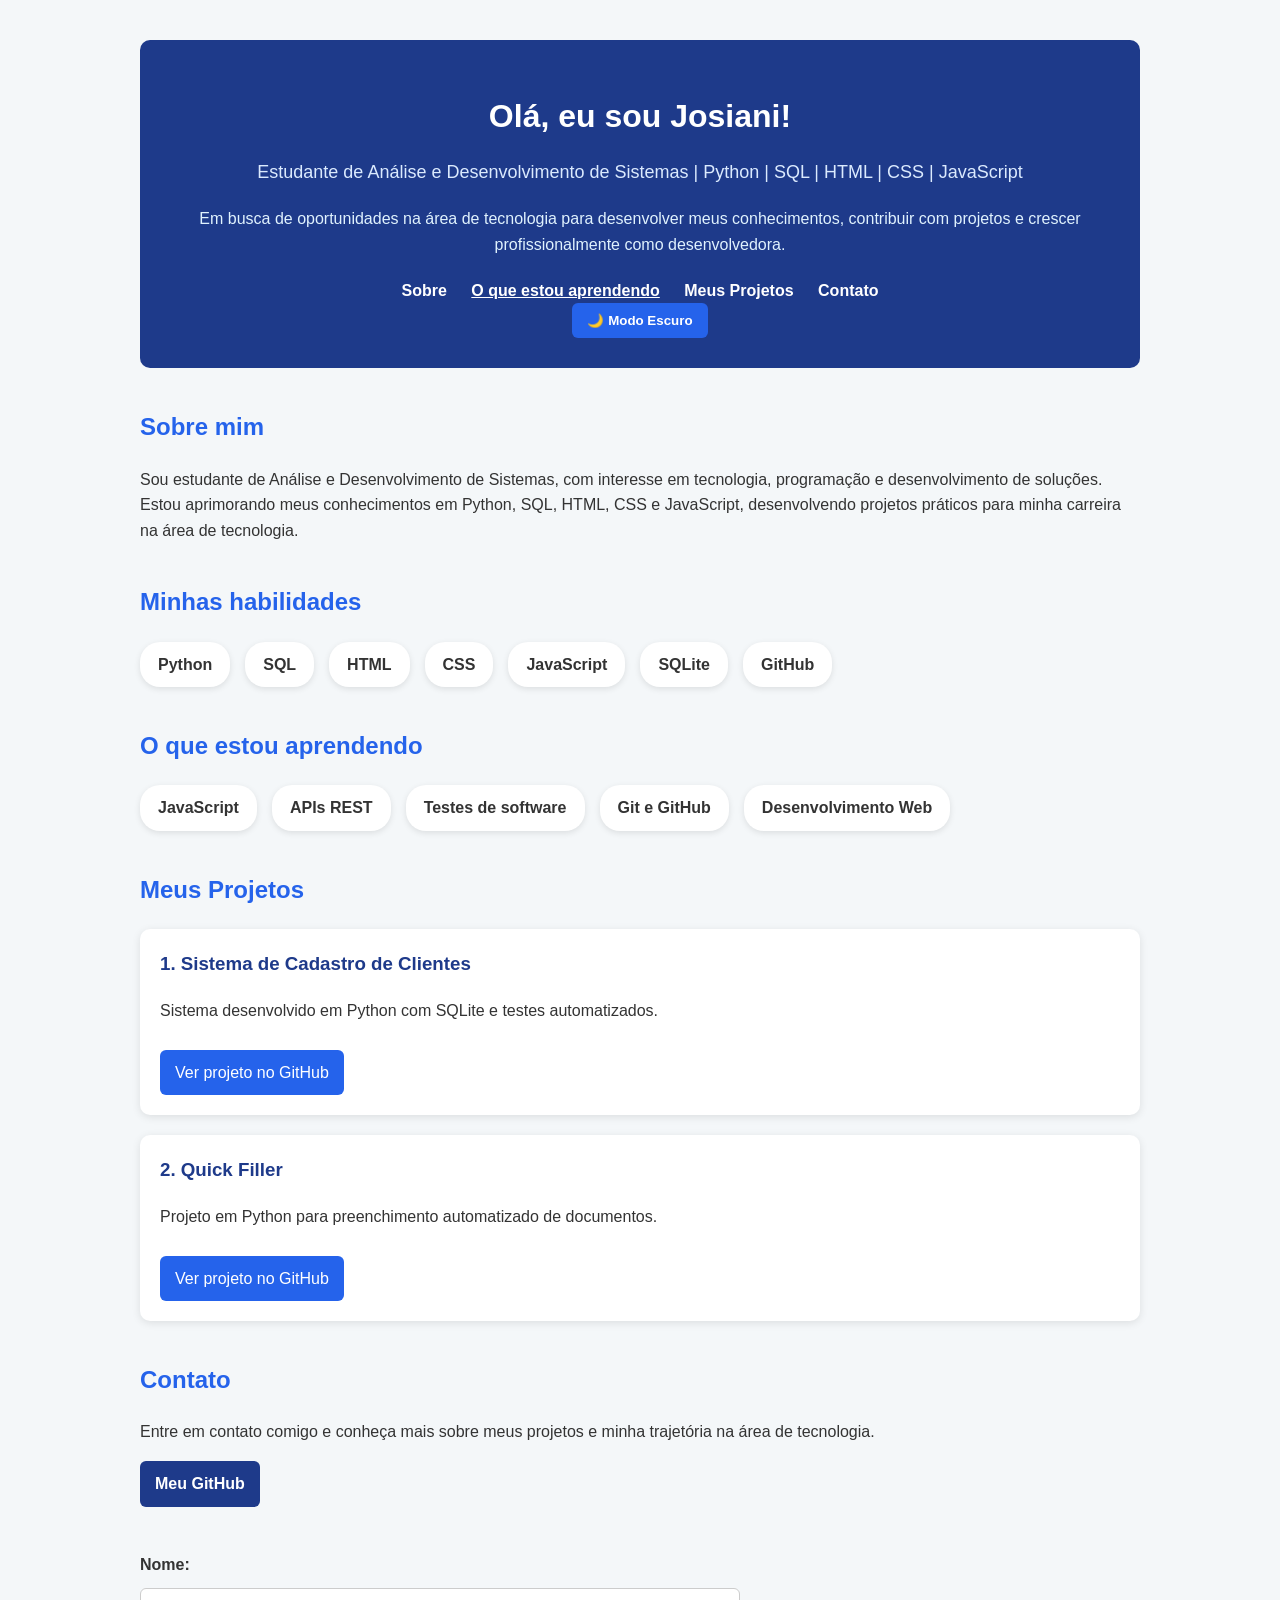
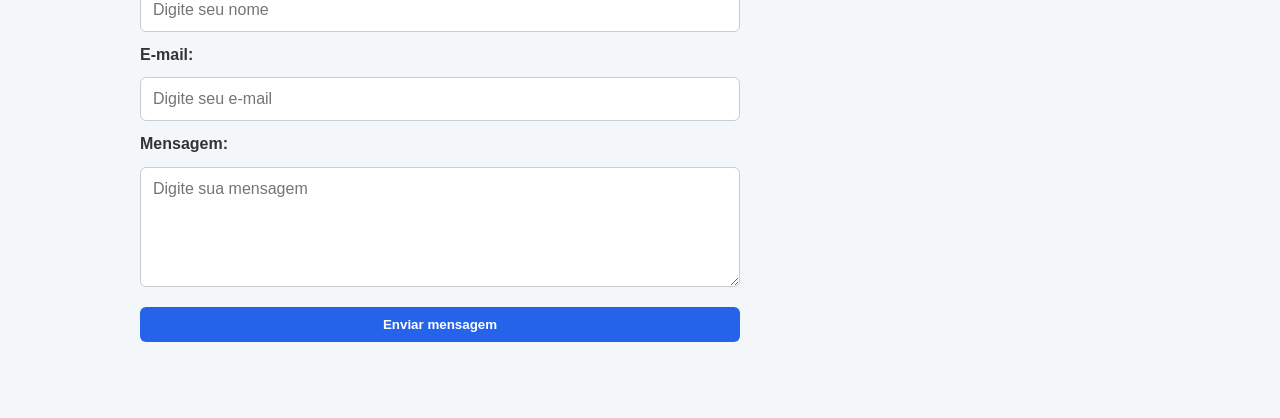
==== index.html @ 26407e37 "arquivos do portfólio Desenvolvimento de um portfólio pessoal utilizando HTML, CSS e JavaScript. O p" ====
<!DOCTYPE html>
<html lang="pt-BR">

<head>
    <meta charset="UTF-8">
    <meta name="viewport" content="width=device-width, initial-scale=1.0">

    <link rel="stylesheet" href="style.css">

    <title>Portfólio - Josiani Oliveira</title>
</head>

<body>

    <header>

        <h1>Olá, eu sou Josiani!</h1>

        <p class="apresentacao">
            Estudante de Análise e Desenvolvimento de Sistemas |
            Python | SQL | HTML | CSS | JavaScript
        </p>

        <p class="objetivo">
            Em busca de oportunidades na área de tecnologia para desenvolver meus conhecimentos,
            contribuir com projetos e crescer profissionalmente como desenvolvedora.
        </p>

        <nav>
            <a href="#sobre" class="menu-link">Sobre</a>
            <a href="#aprendendo" class="menu-link">O que estou aprendendo</a>
            <a href="#projetos" class="menu-link">Meus Projetos</a>
            <a href="#contato" class="menu-link">Contato</a>
        </nav>

        <button id="tema">🌙 Modo Escuro</button>

    </header>


    <main>

        <section id="sobre" class="revelar">

            <h2>Sobre mim</h2>

            <p>
                Sou estudante de Análise e Desenvolvimento de Sistemas,
                com interesse em tecnologia, programação e desenvolvimento de soluções.
                Estou aprimorando meus conhecimentos em Python, SQL, HTML, CSS e JavaScript,
                desenvolvendo projetos práticos para minha carreira na área de tecnologia.
            </p>

        </section>


        <section class="revelar">

            <h2>Minhas habilidades</h2>

            <ul>
                <li>Python</li>
                <li>SQL</li>
                <li>HTML</li>
                <li>CSS</li>
                <li>JavaScript</li>
                <li>SQLite</li>
                <li>GitHub</li>
            </ul>

        </section>


        <section id="aprendendo" class="revelar">

            <h2>O que estou aprendendo</h2>

            <ul>
                <li>JavaScript</li>
                <li>APIs REST</li>
                <li>Testes de software</li>
                <li>Git e GitHub</li>
                <li>Desenvolvimento Web</li>
            </ul>

        </section>


        <section id="projetos" class="revelar">

            <h2>Meus Projetos</h2>

            <div class="projeto">

                <h3>1. Sistema de Cadastro de Clientes</h3>

                <p>
                    Sistema desenvolvido em Python com SQLite e testes automatizados.
                </p>

                <a href="https://github.com/Josiani1111/novo_desafio"
                   target="_blank">
                    Ver projeto no GitHub
                </a>

            </div>


            <div class="projeto">

                <h3>2. Quick Filler</h3>

                <p>
                    Projeto em Python para preenchimento automatizado de documentos.
                </p>

                <a href="https://github.com/Josiani1111/desafio-quick-filler"
                   target="_blank">
                    Ver projeto no GitHub
                </a>

            </div>

        </section>


        <section id="contato" class="revelar">

            <h2>Contato</h2>

            <p>
                Entre em contato comigo e conheça mais sobre meus projetos
                e minha trajetória na área de tecnologia.
            </p>

            <a href="https://github.com/Josiani1111"
               target="_blank">
                Meu GitHub
            </a>

            <br><br>


            <form
                id="formularioContato"
                action="https://formspree.io/f/xaeybbgj"
                method="POST"
            >

                <label for="nome">Nome:</label>

                <input
                    type="text"
                    id="nome"
                    name="nome"
                    placeholder="Digite seu nome"
                    required
                >


                <label for="email">E-mail:</label>

                <input
                    type="email"
                    id="email"
                    name="email"
                    placeholder="Digite seu e-mail"
                    required
                >


                <label for="mensagem">Mensagem:</label>

                <textarea
                    id="mensagem"
                    name="mensagem"
                    placeholder="Digite sua mensagem"
                    required
                ></textarea>


                <button type="submit">
                    Enviar mensagem
                </button>

                <p id="mensagemFormulario"></p>

            </form>

        </section>

    </main>


    <button id="voltarTopo" title="Voltar ao topo">
        ↑
    </button>


    <script src="script.js"></script>

</body>

</html>
---- style.css ----
/* ========================================
   CONFIGURAÇÃO GERAL
======================================== */

html {
    scroll-behavior: smooth;
}

body {
    font-family: Arial, sans-serif;
    background-color: #f4f7f9;
    color: #333;
    margin: 40px auto;
    max-width: 1000px;
    line-height: 1.6;
    padding: 0 20px;
}


/* ========================================
   CABEÇALHO
======================================== */

header {
    background-color: #1e3a8a;
    padding: 30px;
    border-radius: 10px;
    text-align: center;
}

header h1 {
    color: white;
    margin-bottom: 10px;
}

.apresentacao {
    color: #dbeafe;
    font-size: 18px;
    margin: 15px 0 20px;
}

.objetivo {
    color: #e0f2fe;
    font-size: 16px;
    margin: 10px 0 20px;
}


/* ========================================
   MENU
======================================== */

nav {
    margin-top: 20px;
}

nav a {
    color: white;
    margin: 0 10px;
    font-weight: bold;
    text-decoration: none;
}

nav a:hover {
    text-decoration: underline;
}

nav a.ativo {
    text-decoration: underline;
    font-weight: bold;
}


/* ========================================
   TÍTULOS
======================================== */

h1 {
    color: #1e3a8a;
}

h2 {
    color: #2563eb;
    margin-top: 40px;
}

h3 {
    color: #1e3a8a;
}


/* ========================================
   LISTAS DE HABILIDADES
======================================== */

ul {
    display: flex;
    gap: 15px;
    flex-wrap: wrap;
    padding: 0;
    list-style: none;
}

li {
    background-color: white;
    padding: 10px 18px;
    border-radius: 20px;
    box-shadow: 0 2px 6px rgba(0, 0, 0, 0.1);
    font-weight: bold;
}


/* ========================================
   PROJETOS
======================================== */

.projeto {
    background-color: white;
    padding: 20px;
    margin: 20px 0;
    border-radius: 10px;
    box-shadow: 0 2px 8px rgba(0, 0, 0, 0.1);
    transition: transform 0.3s ease, box-shadow 0.3s ease;
}

.projeto:hover {
    transform: translateY(-5px);
    box-shadow: 0 8px 20px rgba(0, 0, 0, 0.15);
}

.projeto h3 {
    margin-top: 0;
}

.projeto a {
    display: inline-block;
    background-color: #2563eb;
    color: white;
    padding: 10px 15px;
    border-radius: 6px;
    text-decoration: none;
    margin-top: 10px;
}

.projeto a:hover {
    background-color: #1e3a8a;
}


/* ========================================
   BOTÕES
======================================== */

button {
    background-color: #2563eb;
    color: white;
    padding: 10px 15px;
    border: none;
    border-radius: 6px;
    cursor: pointer;
    font-weight: bold;
    transition: background-color 0.3s ease, transform 0.3s ease;
}

button:hover {
    background-color: #1e3a8a;
    transform: scale(1.05);
}


/* ========================================
   BOTÃO DO GITHUB
======================================== */

#contato > a {
    display: inline-block;
    background-color: #1e3a8a;
    color: white;
    padding: 10px 15px;
    border-radius: 6px;
    text-decoration: none;
    font-weight: bold;
}

#contato > a:hover {
    background-color: #2563eb;
}


/* ========================================
   ANIMAÇÃO DAS SEÇÕES
======================================== */

.revelar {
    opacity: 0;
    transform: translateY(40px);
    transition: all 0.8s ease;
}

.revelar.ativo {
    opacity: 1;
    transform: translateY(0);
}


/* ========================================
   BOTÃO VOLTAR AO TOPO
======================================== */

#voltarTopo {
    display: none;
    position: fixed;
    bottom: 20px;
    right: 20px;
    width: 45px;
    height: 45px;
    padding: 0;
    border-radius: 50%;
    font-size: 22px;
    z-index: 1000;
}


/* ========================================
   FORMULÁRIO DE CONTATO
======================================== */

#formularioContato {
    display: flex;
    flex-direction: column;
    gap: 10px;
    max-width: 600px;
    margin-top: 20px;
}

#formularioContato label {
    font-weight: bold;
}

#formularioContato input,
#formularioContato textarea {
    padding: 12px;
    border: 1px solid #ccc;
    border-radius: 6px;
    font-family: Arial, sans-serif;
    font-size: 16px;
    box-sizing: border-box;
}

#formularioContato textarea {
    min-height: 120px;
    resize: vertical;
}

#formularioContato button {
    margin-top: 10px;
}


/* ========================================
   MODO ESCURO
======================================== */

.dark {
    background-color: #111827;
    color: white;
}

.dark h1,
.dark h2,
.dark h3 {
    color: #60a5fa;
}

.dark .projeto,
.dark li {
    background-color: #1f2937;
}

.dark .projeto h3 {
    color: #93c5fd;
}


/* ========================================
   RESPONSIVIDADE PARA CELULAR
======================================== */

@media (max-width: 768px) {

    body {
        margin: 20px auto;
        padding: 0 15px;
    }

    nav {
        display: flex;
        flex-direction: column;
        gap: 10px;
    }

    nav a {
        display: block;
        margin: 0;
    }

    ul {
        justify-content: center;
    }

    .projeto {
        padding: 15px;
    }

    button {
        width: 100%;
    }

    #voltarTopo {
        width: 45px;
        height: 45px;
    }

    #formularioContato {
        max-width: 100%;
    }

}

/* ========================================
   MENSAGEM DO FORMULÁRIO
======================================== */

#mensagemFormulario {
    font-weight: bold;
    margin-top: 10px;
}

.sucesso {
    color: green;
}

.erro {
    color: red;
}
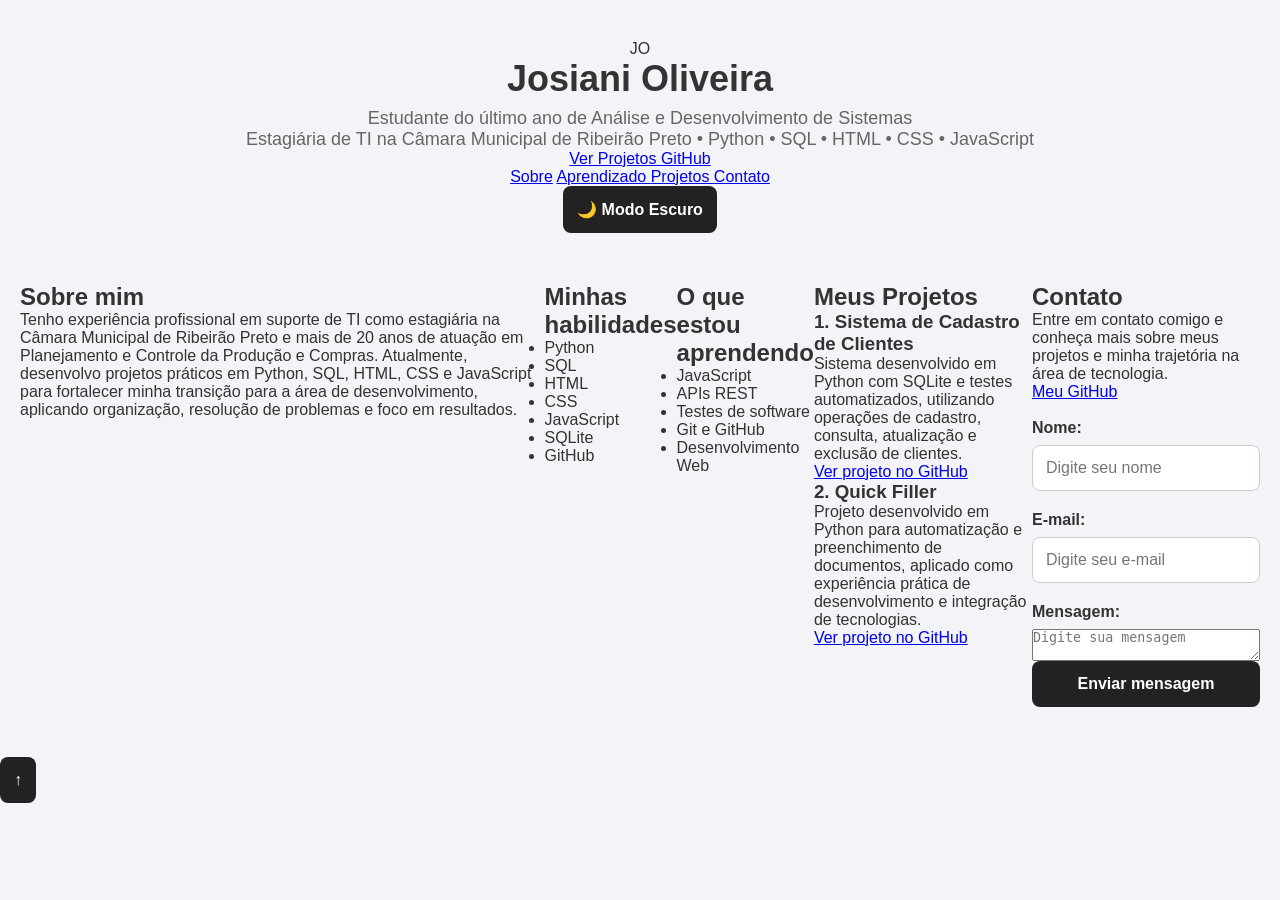
==== commit e57591a3: "Revise portfolio layout and content Updated portfolio content and structure, enhancing personal intr" ====
--- a/index.html
+++ b/index.html
@@ -12,28 +12,69 @@
 
 <body>
 
-    <header>
-
-        <h1>Olá, eu sou Josiani!</h1>
-
-        <p class="apresentacao">
-            Estudante de Análise e Desenvolvimento de Sistemas |
-            Python | SQL | HTML | CSS | JavaScript
-        </p>
-
-        <p class="objetivo">
-            Em busca de oportunidades na área de tecnologia para desenvolver meus conhecimentos,
-            contribuir com projetos e crescer profissionalmente como desenvolvedora.
-        </p>
+    <header class="hero">
+
+        <div class="hero-conteudo">
+
+            <div class="avatar">
+                JO
+            </div>
+
+            <div>
+
+                <h1>Josiani Oliveira</h1>
+
+                <p class="apresentacao">
+                    Estudante do último ano de Análise e Desenvolvimento de Sistemas
+                </p>
+
+                <p class="objetivo">
+                    Estagiária de TI na Câmara Municipal de Ribeirão Preto •
+                    Python • SQL • HTML • CSS • JavaScript
+                </p>
+
+                <div class="hero-botoes">
+
+                    <a href="#projetos" class="btn">
+                        Ver Projetos
+                    </a>
+
+                    <a href="https://github.com/Josiani1111"
+                       target="_blank"
+                       rel="noopener noreferrer"
+                       class="btn secundario">
+                        GitHub
+                    </a>
+
+                </div>
+
+            </div>
+
+        </div>
+
 
         <nav>
+
             <a href="#sobre" class="menu-link">Sobre</a>
-            <a href="#aprendendo" class="menu-link">O que estou aprendendo</a>
-            <a href="#projetos" class="menu-link">Meus Projetos</a>
-            <a href="#contato" class="menu-link">Contato</a>
+
+            <a href="#aprendendo" class="menu-link">
+                Aprendizado
+            </a>
+
+            <a href="#projetos" class="menu-link">
+                Projetos
+            </a>
+
+            <a href="#contato" class="menu-link">
+                Contato
+            </a>
+
         </nav>
 
-        <button id="tema">🌙 Modo Escuro</button>
+
+        <button id="tema">
+            🌙 Modo Escuro
+        </button>
 
     </header>
 
@@ -45,10 +86,14 @@
             <h2>Sobre mim</h2>
 
             <p>
-                Sou estudante de Análise e Desenvolvimento de Sistemas,
-                com interesse em tecnologia, programação e desenvolvimento de soluções.
-                Estou aprimorando meus conhecimentos em Python, SQL, HTML, CSS e JavaScript,
-                desenvolvendo projetos práticos para minha carreira na área de tecnologia.
+                Tenho experiência profissional em suporte de TI como estagiária
+                na Câmara Municipal de Ribeirão Preto e mais de 20 anos de atuação
+                em Planejamento e Controle da Produção e Compras.
+
+                Atualmente, desenvolvo projetos práticos em Python, SQL, HTML, CSS
+                e JavaScript para fortalecer minha transição para a área de
+                desenvolvimento, aplicando organização, resolução de problemas
+                e foco em resultados.
             </p>
 
         </section>
@@ -59,6 +104,7 @@
             <h2>Minhas habilidades</h2>
 
             <ul>
+
                 <li>Python</li>
                 <li>SQL</li>
                 <li>HTML</li>
@@ -66,6 +112,7 @@
                 <li>JavaScript</li>
                 <li>SQLite</li>
                 <li>GitHub</li>
+
             </ul>
 
         </section>
@@ -76,11 +123,13 @@
             <h2>O que estou aprendendo</h2>
 
             <ul>
+
                 <li>JavaScript</li>
                 <li>APIs REST</li>
                 <li>Testes de software</li>
                 <li>Git e GitHub</li>
                 <li>Desenvolvimento Web</li>
+
             </ul>
 
         </section>
@@ -90,16 +139,22 @@
 
             <h2>Meus Projetos</h2>
 
+
             <div class="projeto">
 
-                <h3>1. Sistema de Cadastro de Clientes</h3>
+                <h3>
+                    1. Sistema de Cadastro de Clientes
+                </h3>
 
                 <p>
-                    Sistema desenvolvido em Python com SQLite e testes automatizados.
+                    Sistema desenvolvido em Python com SQLite e testes
+                    automatizados, utilizando operações de cadastro,
+                    consulta, atualização e exclusão de clientes.
                 </p>
 
                 <a href="https://github.com/Josiani1111/novo_desafio"
-                   target="_blank">
+                   target="_blank"
+                   rel="noopener noreferrer">
                     Ver projeto no GitHub
                 </a>
 
@@ -108,14 +163,19 @@
 
             <div class="projeto">
 
-                <h3>2. Quick Filler</h3>
+                <h3>
+                    2. Quick Filler
+                </h3>
 
                 <p>
-                    Projeto em Python para preenchimento automatizado de documentos.
+                    Projeto desenvolvido em Python para automatização
+                    e preenchimento de documentos, aplicado como experiência
+                    prática de desenvolvimento e integração de tecnologias.
                 </p>
 
                 <a href="https://github.com/Josiani1111/desafio-quick-filler"
-                   target="_blank">
+                   target="_blank"
+                   rel="noopener noreferrer">
                     Ver projeto no GitHub
                 </a>
 
@@ -133,8 +193,10 @@
                 e minha trajetória na área de tecnologia.
             </p>
 
+
             <a href="https://github.com/Josiani1111"
-               target="_blank">
+               target="_blank"
+               rel="noopener noreferrer">
                 Meu GitHub
             </a>
 
@@ -147,7 +209,9 @@
                 method="POST"
             >
 
-                <label for="nome">Nome:</label>
+                <label for="nome">
+                    Nome:
+                </label>
 
                 <input
                     type="text"
@@ -158,7 +222,9 @@
                 >
 
 
-                <label for="email">E-mail:</label>
+                <label for="email">
+                    E-mail:
+                </label>
 
                 <input
                     type="email"
@@ -169,7 +235,9 @@
                 >
 
 
-                <label for="mensagem">Mensagem:</label>
+                <label for="mensagem">
+                    Mensagem:
+                </label>
 
                 <textarea
                     id="mensagem"
@@ -183,6 +251,7 @@
                     Enviar mensagem
                 </button>
 
+
                 <p id="mensagemFormulario"></p>
 
             </form>
@@ -201,4 +270,4 @@
 
 </body>
 
-</html>+</html>
--- a/style.css
+++ b/style.css
@@ -1,345 +1,107 @@
-/* ========================================
-   CONFIGURAÇÃO GERAL
-======================================== */
-
-html {
-    scroll-behavior: smooth;
+/* Configuração geral da página */
+* {
+    margin: 0;
+    padding: 0;
+    box-sizing: border-box;
 }
 
 body {
     font-family: Arial, sans-serif;
-    background-color: #f4f7f9;
+    background: #f2f4f7;
     color: #333;
-    margin: 40px auto;
-    max-width: 1000px;
-    line-height: 1.6;
-    padding: 0 20px;
+    min-height: 100vh;
 }
 
-
-/* ========================================
-   CABEÇALHO
-======================================== */
-
+/* Cabeçalho */
 header {
-    background-color: #1e3a8a;
-    padding: 30px;
-    border-radius: 10px;
     text-align: center;
+    padding: 40px 20px 20px;
 }
 
 header h1 {
-    color: white;
-    margin-bottom: 10px;
+    font-size: 36px;
+    margin-bottom: 8px;
 }
 
-.apresentacao {
-    color: #dbeafe;
+header p {
     font-size: 18px;
-    margin: 15px 0 20px;
+    color: #666;
 }
 
-.objetivo {
-    color: #e0f2fe;
-    font-size: 16px;
-    margin: 10px 0 20px;
+/* Área principal */
+main {
+    display: flex;
+    justify-content: center;
+    padding: 30px 20px 50px;
 }
 
-
-/* ========================================
-   MENU
-======================================== */
-
-nav {
-    margin-top: 20px;
+/* Cartão do formulário */
+.card {
+    width: 100%;
+    max-width: 500px;
+    background: white;
+    padding: 35px;
+    border-radius: 16px;
+    box-shadow: 0 8px 25px rgba(0, 0, 0, 0.08);
 }
 
-nav a {
-    color: white;
-    margin: 0 10px;
-    font-weight: bold;
-    text-decoration: none;
+.card h2 {
+    margin-bottom: 10px;
+    font-size: 26px;
 }
 
-nav a:hover {
-    text-decoration: underline;
+.card > p {
+    margin-bottom: 25px;
+    color: #666;
 }
 
-nav a.ativo {
-    text-decoration: underline;
+/* Formulário */
+form {
+    display: flex;
+    flex-direction: column;
+}
+
+label {
+    margin-bottom: 8px;
     font-weight: bold;
 }
 
-
-/* ========================================
-   TÍTULOS
-======================================== */
-
-h1 {
-    color: #1e3a8a;
+input {
+    padding: 13px;
+    margin-bottom: 20px;
+    border: 1px solid #ccc;
+    border-radius: 8px;
+    font-size: 16px;
 }
 
-h2 {
-    color: #2563eb;
-    margin-top: 40px;
+input:focus {
+    outline: none;
+    border-color: #555;
 }
 
-h3 {
-    color: #1e3a8a;
-}
-
-
-/* ========================================
-   LISTAS DE HABILIDADES
-======================================== */
-
-ul {
-    display: flex;
-    gap: 15px;
-    flex-wrap: wrap;
-    padding: 0;
-    list-style: none;
-}
-
-li {
-    background-color: white;
-    padding: 10px 18px;
-    border-radius: 20px;
-    box-shadow: 0 2px 6px rgba(0, 0, 0, 0.1);
+/* Botão */
+button {
+    padding: 14px;
+    border: none;
+    border-radius: 8px;
+    background: #222;
+    color: white;
+    font-size: 16px;
     font-weight: bold;
-}
-
-
-/* ========================================
-   PROJETOS
-======================================== */
-
-.projeto {
-    background-color: white;
-    padding: 20px;
-    margin: 20px 0;
-    border-radius: 10px;
-    box-shadow: 0 2px 8px rgba(0, 0, 0, 0.1);
-    transition: transform 0.3s ease, box-shadow 0.3s ease;
-}
-
-.projeto:hover {
-    transform: translateY(-5px);
-    box-shadow: 0 8px 20px rgba(0, 0, 0, 0.15);
-}
-
-.projeto h3 {
-    margin-top: 0;
-}
-
-.projeto a {
-    display: inline-block;
-    background-color: #2563eb;
-    color: white;
-    padding: 10px 15px;
-    border-radius: 6px;
-    text-decoration: none;
-    margin-top: 10px;
-}
-
-.projeto a:hover {
-    background-color: #1e3a8a;
-}
-
-
-/* ========================================
-   BOTÕES
-======================================== */
-
-button {
-    background-color: #2563eb;
-    color: white;
-    padding: 10px 15px;
-    border: none;
-    border-radius: 6px;
     cursor: pointer;
-    font-weight: bold;
-    transition: background-color 0.3s ease, transform 0.3s ease;
 }
 
 button:hover {
-    background-color: #1e3a8a;
-    transform: scale(1.05);
+    opacity: 0.85;
 }
 
-
-/* ========================================
-   BOTÃO DO GITHUB
-======================================== */
-
-#contato > a {
-    display: inline-block;
-    background-color: #1e3a8a;
-    color: white;
-    padding: 10px 15px;
-    border-radius: 6px;
-    text-decoration: none;
-    font-weight: bold;
-}
-
-#contato > a:hover {
-    background-color: #2563eb;
-}
-
-
-/* ========================================
-   ANIMAÇÃO DAS SEÇÕES
-======================================== */
-
-.revelar {
-    opacity: 0;
-    transform: translateY(40px);
-    transition: all 0.8s ease;
-}
-
-.revelar.ativo {
-    opacity: 1;
-    transform: translateY(0);
-}
-
-
-/* ========================================
-   BOTÃO VOLTAR AO TOPO
-======================================== */
-
-#voltarTopo {
-    display: none;
-    position: fixed;
-    bottom: 20px;
-    right: 20px;
-    width: 45px;
-    height: 45px;
-    padding: 0;
-    border-radius: 50%;
-    font-size: 22px;
-    z-index: 1000;
-}
-
-
-/* ========================================
-   FORMULÁRIO DE CONTATO
-======================================== */
-
-#formularioContato {
-    display: flex;
-    flex-direction: column;
-    gap: 10px;
-    max-width: 600px;
-    margin-top: 20px;
-}
-
-#formularioContato label {
-    font-weight: bold;
-}
-
-#formularioContato input,
-#formularioContato textarea {
-    padding: 12px;
-    border: 1px solid #ccc;
-    border-radius: 6px;
-    font-family: Arial, sans-serif;
-    font-size: 16px;
-    box-sizing: border-box;
-}
-
-#formularioContato textarea {
-    min-height: 120px;
-    resize: vertical;
-}
-
-#formularioContato button {
-    margin-top: 10px;
-}
-
-
-/* ========================================
-   MODO ESCURO
-======================================== */
-
-.dark {
-    background-color: #111827;
-    color: white;
-}
-
-.dark h1,
-.dark h2,
-.dark h3 {
-    color: #60a5fa;
-}
-
-.dark .projeto,
-.dark li {
-    background-color: #1f2937;
-}
-
-.dark .projeto h3 {
-    color: #93c5fd;
-}
-
-
-/* ========================================
-   RESPONSIVIDADE PARA CELULAR
-======================================== */
-
-@media (max-width: 768px) {
-
-    body {
-        margin: 20px auto;
-        padding: 0 15px;
+/* Responsividade */
+@media (max-width: 600px) {
+    header h1 {
+        font-size: 30px;
     }
 
-    nav {
-        display: flex;
-        flex-direction: column;
-        gap: 10px;
+    .card {
+        padding: 25px;
     }
-
-    nav a {
-        display: block;
-        margin: 0;
-    }
-
-    ul {
-        justify-content: center;
-    }
-
-    .projeto {
-        padding: 15px;
-    }
-
-    button {
-        width: 100%;
-    }
-
-    #voltarTopo {
-        width: 45px;
-        height: 45px;
-    }
-
-    #formularioContato {
-        max-width: 100%;
-    }
-
-}
-
-/* ========================================
-   MENSAGEM DO FORMULÁRIO
-======================================== */
-
-#mensagemFormulario {
-    font-weight: bold;
-    margin-top: 10px;
-}
-
-.sucesso {
-    color: green;
-}
-
-.erro {
-    color: red;
 }
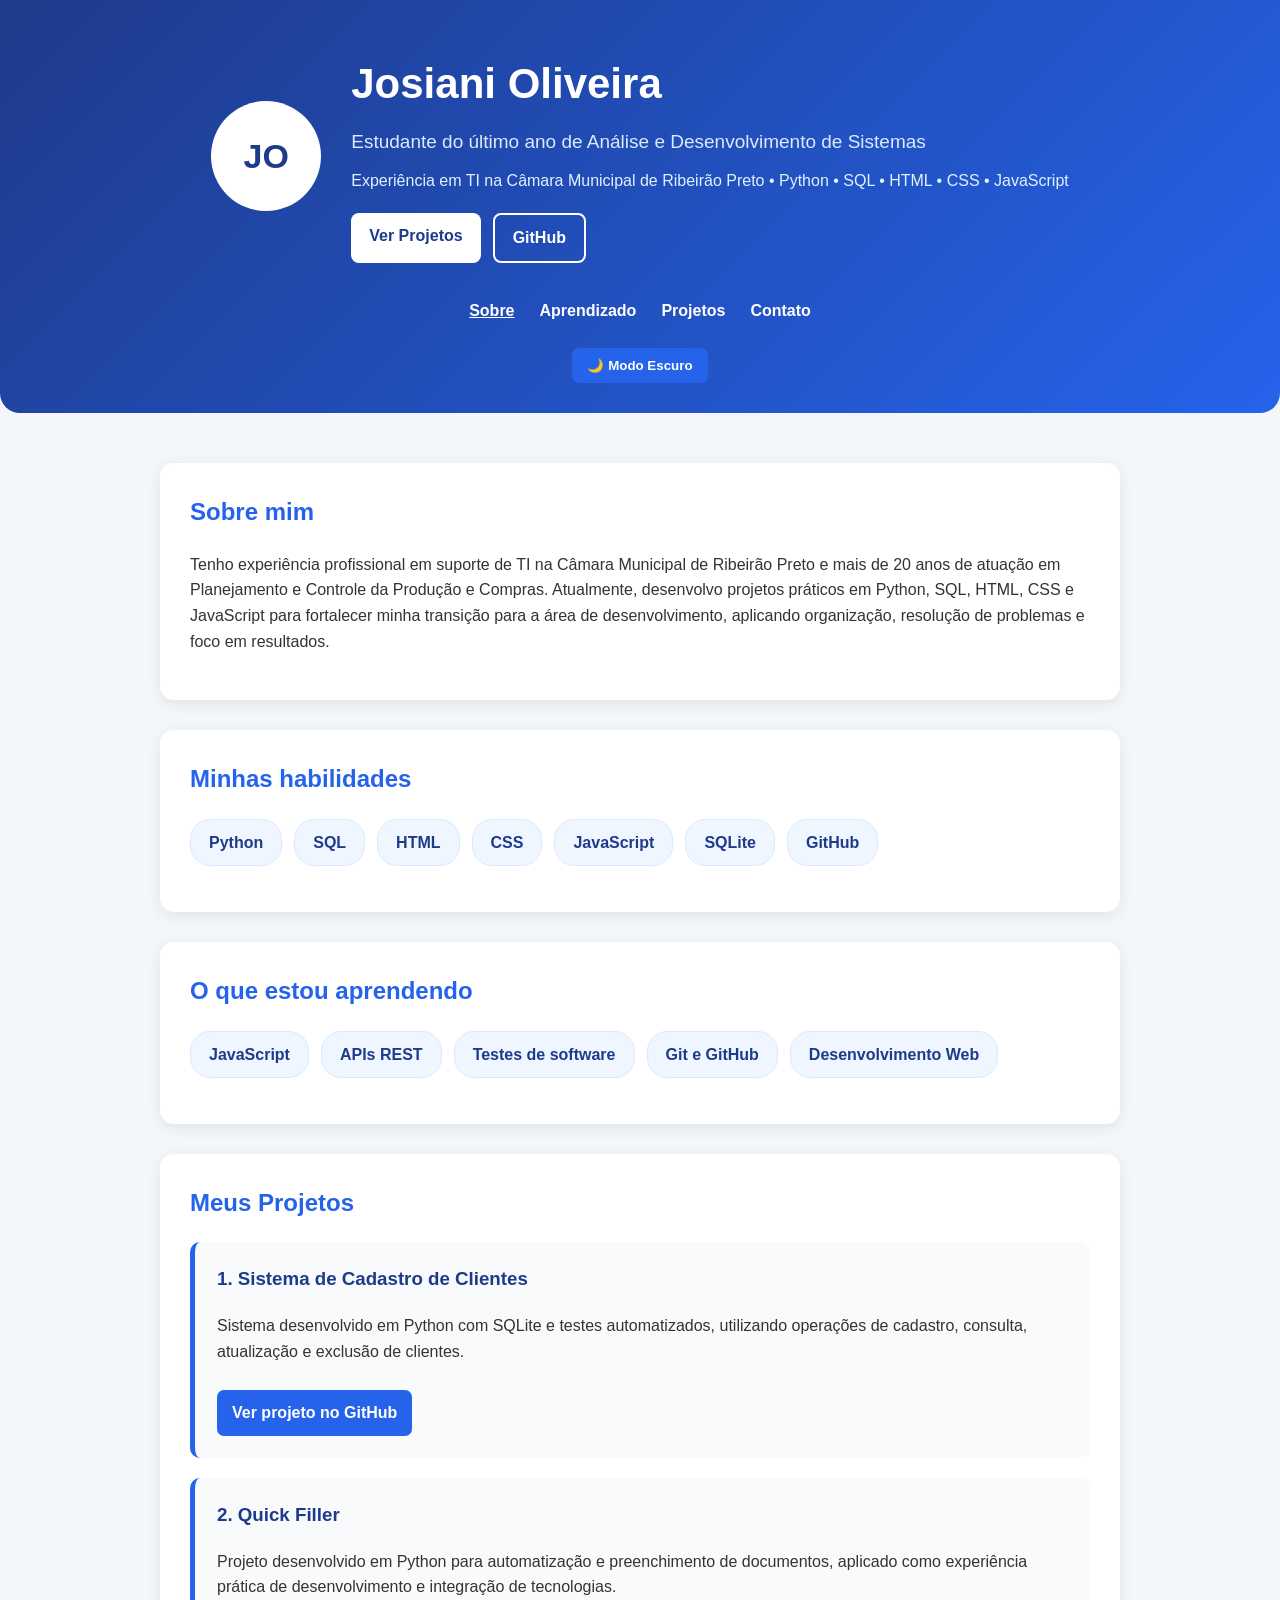
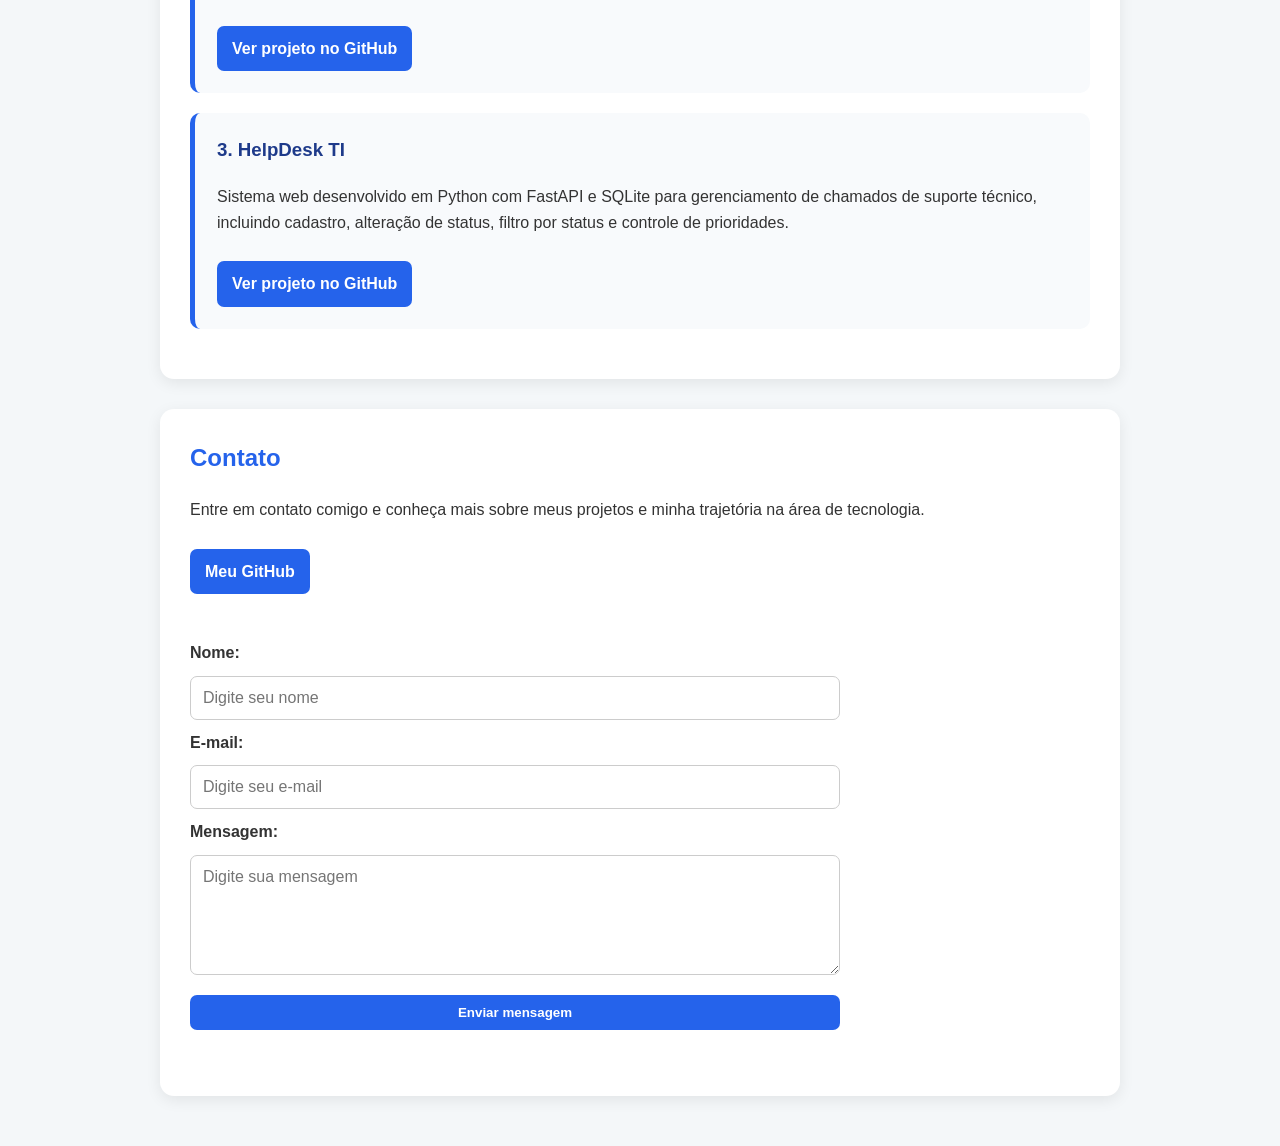
==== commit 332f78cc: "Atualiza apresentação e informações do portfólio" ====
--- a/index.html
+++ b/index.html
@@ -29,7 +29,7 @@
                 </p>
 
                 <p class="objetivo">
-                    Estagiária de TI na Câmara Municipal de Ribeirão Preto •
+                    Experiência em TI na Câmara Municipal de Ribeirão Preto •
                     Python • SQL • HTML • CSS • JavaScript
                 </p>
 
@@ -86,9 +86,9 @@
             <h2>Sobre mim</h2>
 
             <p>
-                Tenho experiência profissional em suporte de TI como estagiária
-                na Câmara Municipal de Ribeirão Preto e mais de 20 anos de atuação
-                em Planejamento e Controle da Produção e Compras.
+                Tenho experiência profissional em suporte de TI na Câmara Municipal
+                de Ribeirão Preto e mais de 20 anos de atuação em Planejamento
+                e Controle da Produção e Compras. 
 
                 Atualmente, desenvolvo projetos práticos em Python, SQL, HTML, CSS
                 e JavaScript para fortalecer minha transição para a área de
@@ -180,6 +180,26 @@
                 </a>
 
             </div>
+                        <div class="projeto">
+
+                <h3>
+                    3. HelpDesk TI
+                </h3>
+
+                <p>
+                    Sistema web desenvolvido em Python com FastAPI e SQLite
+                    para gerenciamento de chamados de suporte técnico,
+                    incluindo cadastro, alteração de status, filtro por status
+                    e controle de prioridades.
+                </p>
+
+                <a href="https://github.com/Josiani1111/helpdesk-ti"
+                   target="_blank"
+                   rel="noopener noreferrer">
+                    Ver projeto no GitHub
+                </a>
+
+            </div>
 
         </section>
 
--- a/style.css
+++ b/style.css
@@ -1,107 +1,446 @@
-/* Configuração geral da página */
+/* ========================================
+   CONFIGURAÇÃO GERAL
+======================================== */
+
 * {
-    margin: 0;
-    padding: 0;
     box-sizing: border-box;
+}
+
+html {
+    scroll-behavior: smooth;
 }
 
 body {
     font-family: Arial, sans-serif;
-    background: #f2f4f7;
+    background-color: #f4f7f9;
     color: #333;
-    min-height: 100vh;
-}
-
-/* Cabeçalho */
-header {
+    margin: 0;
+    line-height: 1.6;
+    transition: background-color 0.3s ease, color 0.3s ease;
+}
+
+
+/* ========================================
+   CABEÇALHO
+======================================== */
+
+.hero {
+    background: linear-gradient(135deg, #1e3a8a, #2563eb);
+    color: white;
+    padding: 50px 30px 30px;
     text-align: center;
-    padding: 40px 20px 20px;
-}
-
-header h1 {
-    font-size: 36px;
-    margin-bottom: 8px;
-}
-
-header p {
-    font-size: 18px;
-    color: #666;
-}
-
-/* Área principal */
+    border-radius: 0 0 20px 20px;
+}
+
+.hero-conteudo {
+    max-width: 1000px;
+    margin: 0 auto;
+    display: flex;
+    align-items: center;
+    justify-content: center;
+    gap: 30px;
+    text-align: left;
+}
+
+.avatar {
+    width: 110px;
+    height: 110px;
+    border-radius: 50%;
+    background-color: white;
+    color: #1e3a8a;
+    display: flex;
+    align-items: center;
+    justify-content: center;
+    font-size: 34px;
+    font-weight: bold;
+    flex-shrink: 0;
+}
+
+.hero h1 {
+    color: white;
+    font-size: 42px;
+    margin: 0 0 10px;
+}
+
+.apresentacao {
+    color: #dbeafe;
+    font-size: 19px;
+    margin: 0 0 10px;
+}
+
+.objetivo {
+    color: #e0f2fe;
+    font-size: 16px;
+    margin: 0 0 20px;
+}
+
+
+/* ========================================
+   BOTÕES DO CABEÇALHO
+======================================== */
+
+.hero-botoes {
+    display: flex;
+    gap: 12px;
+    flex-wrap: wrap;
+}
+
+.btn {
+    display: inline-block;
+    background-color: white;
+    color: #1e3a8a;
+    padding: 10px 18px;
+    border-radius: 8px;
+    text-decoration: none;
+    font-weight: bold;
+    transition: transform 0.3s ease, background-color 0.3s ease;
+}
+
+.btn:hover {
+    transform: translateY(-2px);
+    background-color: #dbeafe;
+}
+
+.btn.secundario {
+    background-color: transparent;
+    color: white;
+    border: 2px solid white;
+}
+
+.btn.secundario:hover {
+    background-color: white;
+    color: #1e3a8a;
+}
+
+
+/* ========================================
+   MENU
+======================================== */
+
+nav {
+    margin-top: 35px;
+    display: flex;
+    justify-content: center;
+    gap: 25px;
+    flex-wrap: wrap;
+}
+
+nav a {
+    color: white;
+    font-weight: bold;
+    text-decoration: none;
+}
+
+nav a:hover,
+nav a.ativo {
+    text-decoration: underline;
+}
+
+
+/* ========================================
+   BOTÃO MODO ESCURO
+======================================== */
+
+#tema {
+    margin-top: 25px;
+}
+
+
+/* ========================================
+   ÁREA PRINCIPAL
+======================================== */
+
 main {
-    display: flex;
-    justify-content: center;
-    padding: 30px 20px 50px;
-}
-
-/* Cartão do formulário */
-.card {
-    width: 100%;
-    max-width: 500px;
-    background: white;
-    padding: 35px;
-    border-radius: 16px;
-    box-shadow: 0 8px 25px rgba(0, 0, 0, 0.08);
-}
-
-.card h2 {
-    margin-bottom: 10px;
-    font-size: 26px;
-}
-
-.card > p {
-    margin-bottom: 25px;
-    color: #666;
-}
-
-/* Formulário */
-form {
+    max-width: 1000px;
+    margin: 0 auto;
+    padding: 20px;
+}
+
+
+/* ========================================
+   SEÇÕES
+======================================== */
+
+section {
+    background-color: white;
+    margin: 30px 0;
+    padding: 30px;
+    border-radius: 14px;
+    box-shadow: 0 4px 15px rgba(0, 0, 0, 0.08);
+}
+
+h2 {
+    color: #2563eb;
+    margin-top: 0;
+    margin-bottom: 20px;
+}
+
+h3 {
+    color: #1e3a8a;
+}
+
+
+/* ========================================
+   LISTAS DE HABILIDADES
+======================================== */
+
+ul {
+    display: flex;
+    gap: 12px;
+    flex-wrap: wrap;
+    padding: 0;
+    list-style: none;
+}
+
+li {
+    background-color: #eff6ff;
+    color: #1e3a8a;
+    padding: 10px 18px;
+    border-radius: 20px;
+    font-weight: bold;
+    border: 1px solid #dbeafe;
+}
+
+
+/* ========================================
+   PROJETOS
+======================================== */
+
+.projeto {
+    background-color: #f8fafc;
+    padding: 22px;
+    margin: 20px 0;
+    border-radius: 10px;
+    border-left: 5px solid #2563eb;
+    transition: transform 0.3s ease, box-shadow 0.3s ease;
+}
+
+.projeto:hover {
+    transform: translateY(-4px);
+    box-shadow: 0 8px 20px rgba(0, 0, 0, 0.10);
+}
+
+.projeto h3 {
+    margin-top: 0;
+}
+
+.projeto a,
+#contato > a {
+    display: inline-block;
+    background-color: #2563eb;
+    color: white;
+    padding: 10px 15px;
+    border-radius: 7px;
+    text-decoration: none;
+    font-weight: bold;
+    margin-top: 10px;
+}
+
+.projeto a:hover,
+#contato > a:hover {
+    background-color: #1e3a8a;
+}
+
+
+/* ========================================
+   BOTÕES
+======================================== */
+
+button {
+    background-color: #2563eb;
+    color: white;
+    padding: 10px 15px;
+    border: none;
+    border-radius: 7px;
+    cursor: pointer;
+    font-weight: bold;
+    transition: background-color 0.3s ease, transform 0.3s ease;
+}
+
+button:hover {
+    background-color: #1e3a8a;
+    transform: scale(1.03);
+}
+
+
+/* ========================================
+   FORMULÁRIO DE CONTATO
+======================================== */
+
+#formularioContato {
     display: flex;
     flex-direction: column;
-}
-
-label {
-    margin-bottom: 8px;
-    font-weight: bold;
-}
-
-input {
-    padding: 13px;
-    margin-bottom: 20px;
+    gap: 10px;
+    max-width: 650px;
+    margin-top: 20px;
+}
+
+#formularioContato label {
+    font-weight: bold;
+}
+
+#formularioContato input,
+#formularioContato textarea {
+    padding: 12px;
     border: 1px solid #ccc;
-    border-radius: 8px;
+    border-radius: 7px;
+    font-family: Arial, sans-serif;
     font-size: 16px;
 }
 
-input:focus {
+#formularioContato input:focus,
+#formularioContato textarea:focus {
     outline: none;
-    border-color: #555;
-}
-
-/* Botão */
-button {
-    padding: 14px;
-    border: none;
-    border-radius: 8px;
-    background: #222;
-    color: white;
-    font-size: 16px;
-    font-weight: bold;
-    cursor: pointer;
-}
-
-button:hover {
-    opacity: 0.85;
-}
-
-/* Responsividade */
-@media (max-width: 600px) {
-    header h1 {
-        font-size: 30px;
-    }
-
-    .card {
-        padding: 25px;
-    }
-}+    border-color: #2563eb;
+    box-shadow: 0 0 0 2px #dbeafe;
+}
+
+#formularioContato textarea {
+    min-height: 120px;
+    resize: vertical;
+}
+
+#formularioContato button {
+    margin-top: 10px;
+}
+
+
+/* ========================================
+   ANIMAÇÃO DAS SEÇÕES
+======================================== */
+
+.revelar {
+    opacity: 0;
+    transform: translateY(30px);
+    transition: opacity 0.8s ease, transform 0.8s ease;
+}
+
+.revelar.ativo {
+    opacity: 1;
+    transform: translateY(0);
+}
+
+
+/* ========================================
+   BOTÃO VOLTAR AO TOPO
+======================================== */
+
+#voltarTopo {
+    display: none;
+    position: fixed;
+    bottom: 20px;
+    right: 20px;
+    width: 45px;
+    height: 45px;
+    padding: 0;
+    border-radius: 50%;
+    font-size: 22px;
+    z-index: 1000;
+}
+
+
+/* ========================================
+   MENSAGEM DO FORMULÁRIO
+======================================== */
+
+#mensagemFormulario {
+    font-weight: bold;
+    margin-top: 10px;
+}
+
+.sucesso {
+    color: green;
+}
+
+.erro {
+    color: red;
+}
+
+
+/* ========================================
+   MODO ESCURO
+======================================== */
+
+.dark {
+    background-color: #111827;
+    color: white;
+}
+
+.dark section {
+    background-color: #1f2937;
+}
+
+.dark h2 {
+    color: #60a5fa;
+}
+
+.dark h3 {
+    color: #93c5fd;
+}
+
+.dark li {
+    background-color: #374151;
+    color: #dbeafe;
+    border-color: #4b5563;
+}
+
+.dark .projeto {
+    background-color: #111827;
+}
+
+.dark #formularioContato input,
+.dark #formularioContato textarea {
+    background-color: #374151;
+    color: white;
+    border-color: #6b7280;
+}
+
+
+/* ========================================
+   RESPONSIVIDADE
+======================================== */
+
+@media (max-width: 768px) {
+
+    .hero {
+        padding: 35px 20px 25px;
+    }
+
+    .hero-conteudo {
+        flex-direction: column;
+        text-align: center;
+    }
+
+    .hero h1 {
+        font-size: 34px;
+    }
+
+    .apresentacao {
+        font-size: 17px;
+    }
+
+    .hero-botoes {
+        justify-content: center;
+    }
+
+    nav {
+        flex-direction: column;
+        gap: 10px;
+    }
+
+    main {
+        padding: 15px;
+    }
+
+    section {
+        padding: 22px;
+    }
+
+    ul {
+        justify-content: center;
+    }
+
+    #formularioContato {
+        max-width: 100%;
+    }
+}
